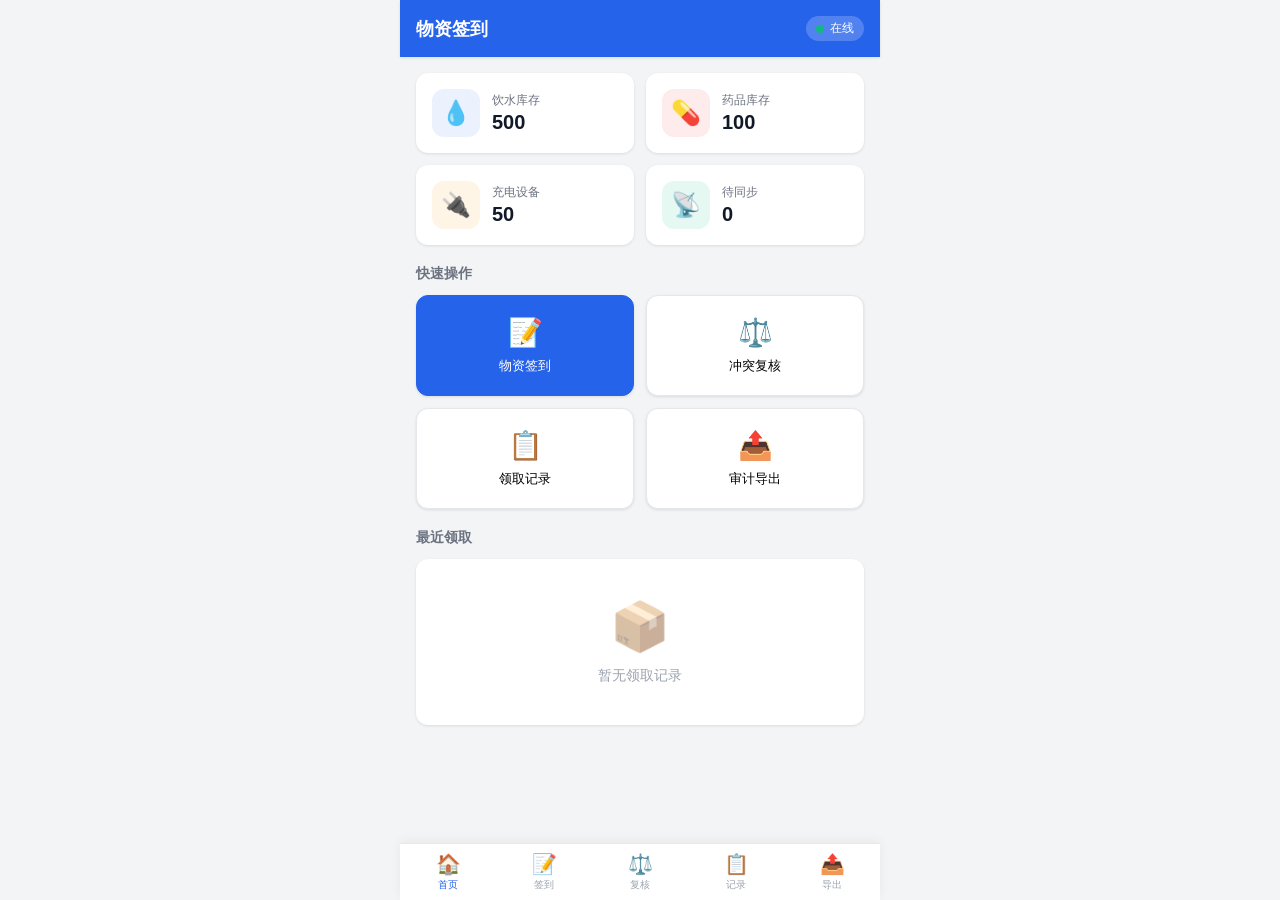
==== index.html @ 8e400d46 ".2750292657181219:f3e15565673b1783331c95aec28a5d16_6a32c61f23c932c480f1db05.6a32c6a823c932c480f1db52" ====
<!DOCTYPE html>
<html lang="zh-CN">
<head>
    <meta charset="UTF-8">
    <meta name="viewport" content="width=device-width, initial-scale=1.0, maximum-scale=1.0, user-scalable=no">
    <meta name="theme-color" content="#2563eb">
    <title>社区避难所物资签到系统</title>
    <link rel="stylesheet" href="css/style.css">
</head>
<body>
    <div id="app">
        <header class="app-header">
            <div class="header-content">
                <h1 id="page-title">物资签到</h1>
                <div class="network-status" id="network-status">
                    <span class="status-dot"></span>
                    <span class="status-text" id="network-text">在线</span>
                </div>
            </div>
        </header>

        <main class="app-main">
            <section id="view-dashboard" class="view active">
                <div class="stats-grid">
                    <div class="stat-card">
                        <div class="stat-icon water">💧</div>
                        <div class="stat-info">
                            <div class="stat-label">饮水库存</div>
                            <div class="stat-value" id="stat-water">0</div>
                        </div>
                    </div>
                    <div class="stat-card">
                        <div class="stat-icon medicine">💊</div>
                        <div class="stat-info">
                            <div class="stat-label">药品库存</div>
                            <div class="stat-value" id="stat-medicine">0</div>
                        </div>
                    </div>
                    <div class="stat-card">
                        <div class="stat-icon power">🔌</div>
                        <div class="stat-info">
                            <div class="stat-label">充电设备</div>
                            <div class="stat-value" id="stat-power">0</div>
                        </div>
                    </div>
                    <div class="stat-card">
                        <div class="stat-icon sync">📡</div>
                        <div class="stat-info">
                            <div class="stat-label">待同步</div>
                            <div class="stat-value" id="stat-sync">0</div>
                        </div>
                    </div>
                </div>

                <div class="alert-section" id="alert-section" style="display: none;">
                    <div class="alert-card warning">
                        <div class="alert-icon">⚠️</div>
                        <div class="alert-content">
                            <div class="alert-title">有待处理冲突</div>
                            <div class="alert-desc" id="conflict-count-desc">0 条记录需要复核</div>
                        </div>
                        <button class="alert-btn" onclick="navigateTo('conflicts')">去处理</button>
                    </div>
                </div>

                <div class="section-title">快速操作</div>
                <div class="action-grid">
                    <button class="action-btn primary" onclick="navigateTo('distribute')">
                        <span class="action-icon">📝</span>
                        <span>物资签到</span>
                    </button>
                    <button class="action-btn" onclick="navigateTo('conflicts')">
                        <span class="action-icon">⚖️</span>
                        <span>冲突复核</span>
                    </button>
                    <button class="action-btn" onclick="navigateTo('history')">
                        <span class="action-icon">📋</span>
                        <span>领取记录</span>
                    </button>
                    <button class="action-btn" onclick="navigateTo('export')">
                        <span class="action-icon">📤</span>
                        <span>审计导出</span>
                    </button>
                </div>

                <div class="section-title">最近领取</div>
                <div class="recent-list" id="recent-list">
                    <div class="empty-state">
                        <div class="empty-icon">📦</div>
                        <div class="empty-text">暂无领取记录</div>
                    </div>
                </div>
            </section>

            <section id="view-distribute" class="view">
                <div class="form-container">
                    <div class="form-group">
                        <label class="form-label">选择居民</label>
                        <div class="resident-selector" id="resident-selector">
                            <input type="text" class="form-input" id="resident-search" placeholder="搜索居民姓名或身份证号...">
                            <div class="resident-list" id="resident-list"></div>
                        </div>
                    </div>

                    <div class="selected-resident" id="selected-resident" style="display: none;">
                        <div class="resident-info">
                            <div class="resident-avatar" id="resident-avatar">张</div>
                            <div class="resident-detail">
                                <div class="resident-name" id="resident-name">张三</div>
                                <div class="resident-id" id="resident-id">110101********1234</div>
                            </div>
                        </div>
                        <button class="resident-change" onclick="clearResident()">更换</button>
                    </div>

                    <div class="form-group">
                        <label class="form-label">选择物资</label>
                        <div class="supply-list" id="supply-list"></div>
                    </div>

                    <div class="form-group" id="quantity-group" style="display: none;">
                        <label class="form-label">领取数量</label>
                        <div class="quantity-control">
                            <button class="qty-btn" onclick="changeQuantity(-1)">-</button>
                            <input type="number" class="qty-input" id="quantity-input" value="1" min="1">
                            <button class="qty-btn" onclick="changeQuantity(1)">+</button>
                            <span class="stock-info">库存: <span id="current-stock">0</span></span>
                        </div>
                    </div>

                    <div class="form-group">
                        <label class="form-label">备注</label>
                        <textarea class="form-textarea" id="distribution-notes" placeholder="可选：特殊情况说明"></textarea>
                    </div>

                    <button class="submit-btn" id="submit-btn" onclick="submitDistribution()" disabled>
                        确认领取
                    </button>

                    <div class="error-message" id="distribute-error" style="display: none;"></div>
                </div>
            </section>

            <section id="view-conflicts" class="view">
                <div class="conflict-stats">
                    <div class="conflict-stat">
                        <div class="conflict-stat-value" id="pending-conflicts">0</div>
                        <div class="conflict-stat-label">待处理</div>
                    </div>
                    <div class="conflict-stat">
                        <div class="conflict-stat-value" id="resolved-conflicts">0</div>
                        <div class="conflict-stat-label">已解决</div>
                    </div>
                    <div class="conflict-stat">
                        <div class="conflict-stat-value" id="rejected-conflicts">0</div>
                        <div class="conflict-stat-label">已驳回</div>
                    </div>
                </div>

                <div class="section-title">待处理冲突</div>
                <div class="conflict-list" id="conflict-list">
                    <div class="empty-state">
                        <div class="empty-icon">✅</div>
                        <div class="empty-text">暂无待处理冲突</div>
                    </div>
                </div>
            </section>

            <section id="view-history" class="view">
                <div class="filter-bar">
                    <select class="filter-select" id="filter-status" onchange="filterHistory()">
                        <option value="all">全部状态</option>
                        <option value="synced">已同步</option>
                        <option value="pending">待同步</option>
                        <option value="conflicted">冲突</option>
                    </select>
                    <select class="filter-select" id="filter-supply" onchange="filterHistory()">
                        <option value="all">全部物资</option>
                    </select>
                </div>
                <div class="history-list" id="history-list"></div>
            </section>

            <section id="view-export" class="view">
                <div class="export-container">
                    <div class="section-title">导出审计记录</div>
                    
                    <div class="form-group">
                        <label class="form-label">时间范围</label>
                        <div class="date-range">
                            <input type="date" class="form-input" id="export-start-date">
                            <span class="date-sep">至</span>
                            <input type="date" class="form-input" id="export-end-date">
                        </div>
                    </div>

                    <div class="form-group">
                        <label class="form-label">导出格式</label>
                        <div class="format-options">
                            <label class="format-option">
                                <input type="radio" name="export-format" value="csv" checked>
                                <span>CSV 表格</span>
                            </label>
                            <label class="format-option">
                                <input type="radio" name="export-format" value="json">
                                <span>JSON 数据</span>
                            </label>
                        </div>
                    </div>

                    <div class="export-stats">
                        <div class="export-stat">
                            <div class="export-stat-value" id="export-total">0</div>
                            <div class="export-stat-label">记录总数</div>
                        </div>
                        <div class="export-stat">
                            <div class="export-stat-value" id="export-synced">0</div>
                            <div class="export-stat-label">已同步</div>
                        </div>
                        <div class="export-stat">
                            <div class="export-stat-value" id="export-conflicted">0</div>
                            <div class="export-stat-label">冲突</div>
                        </div>
                    </div>

                    <button class="submit-btn" onclick="exportData()">导出数据</button>
                </div>
            </section>
        </main>

        <nav class="bottom-nav">
            <button class="nav-item active" data-view="dashboard" onclick="navigateTo('dashboard')">
                <span class="nav-icon">🏠</span>
                <span class="nav-label">首页</span>
            </button>
            <button class="nav-item" data-view="distribute" onclick="navigateTo('distribute')">
                <span class="nav-icon">📝</span>
                <span class="nav-label">签到</span>
            </button>
            <button class="nav-item" data-view="conflicts" onclick="navigateTo('conflicts')">
                <span class="nav-icon">⚖️</span>
                <span class="nav-label">复核</span>
                <span class="nav-badge" id="conflict-badge" style="display: none;">0</span>
            </button>
            <button class="nav-item" data-view="history" onclick="navigateTo('history')">
                <span class="nav-icon">📋</span>
                <span class="nav-label">记录</span>
            </button>
            <button class="nav-item" data-view="export" onclick="navigateTo('export')">
                <span class="nav-icon">📤</span>
                <span class="nav-label">导出</span>
            </button>
        </nav>
    </div>

    <div class="modal" id="conflict-modal" style="display: none;">
        <div class="modal-overlay" onclick="closeConflictModal()"></div>
        <div class="modal-content">
            <div class="modal-header">
                <h3>冲突复核</h3>
                <button class="modal-close" onclick="closeConflictModal()">✕</button>
            </div>
            <div class="modal-body" id="conflict-modal-body"></div>
            <div class="modal-footer">
                <button class="modal-btn reject" onclick="resolveConflict('reject')">驳回本地</button>
                <button class="modal-btn approve" onclick="resolveConflict('approve')">批准本地</button>
            </div>
        </div>
    </div>

    <div class="toast" id="toast" style="display: none;"></div>

    <script src="js/db.js"></script>
    <script src="js/sync.js"></script>
    <script src="js/export.js"></script>
    <script src="js/ui.js"></script>
    <script src="js/app.js"></script>
</body>
</html>
---- css/style.css ----
* {
    margin: 0;
    padding: 0;
    box-sizing: border-box;
    -webkit-tap-highlight-color: transparent;
}

:root {
    --primary: #2563eb;
    --primary-dark: #1d4ed8;
    --primary-light: #3b82f6;
    --success: #10b981;
    --warning: #f59e0b;
    --danger: #ef4444;
    --info: #06b6d4;
    --bg: #f3f4f6;
    --surface: #ffffff;
    --text-primary: #111827;
    --text-secondary: #6b7280;
    --text-muted: #9ca3af;
    --border: #e5e7eb;
    --shadow: 0 1px 3px rgba(0, 0, 0, 0.1);
    --shadow-lg: 0 10px 15px -3px rgba(0, 0, 0, 0.1);
}

html, body {
    height: 100%;
    font-family: -apple-system, BlinkMacSystemFont, 'Segoe UI', 'PingFang SC', 'Hiragino Sans GB', 'Microsoft YaHei', sans-serif;
    font-size: 14px;
    background: var(--bg);
    color: var(--text-primary);
    overflow-x: hidden;
}

#app {
    display: flex;
    flex-direction: column;
    height: 100vh;
    max-width: 480px;
    margin: 0 auto;
    background: var(--bg);
    position: relative;
}

.app-header {
    background: var(--primary);
    color: white;
    padding: 16px;
    padding-top: calc(env(safe-area-inset-top) + 16px);
    position: sticky;
    top: 0;
    z-index: 100;
    box-shadow: var(--shadow);
}

.header-content {
    display: flex;
    justify-content: space-between;
    align-items: center;
}

.header-content h1 {
    font-size: 18px;
    font-weight: 600;
}

.network-status {
    display: flex;
    align-items: center;
    gap: 6px;
    font-size: 12px;
    background: rgba(255, 255, 255, 0.2);
    padding: 4px 10px;
    border-radius: 20px;
}

.status-dot {
    width: 8px;
    height: 8px;
    border-radius: 50%;
    background: var(--success);
    animation: pulse 2s infinite;
}

.network-status.offline .status-dot {
    background: var(--danger);
}

@keyframes pulse {
    0%, 100% { opacity: 1; }
    50% { opacity: 0.5; }
}

.app-main {
    flex: 1;
    overflow-y: auto;
    padding: 16px;
    padding-bottom: 80px;
}

.view {
    display: none;
    animation: fadeIn 0.2s ease;
}

.view.active {
    display: block;
}

@keyframes fadeIn {
    from { opacity: 0; transform: translateY(10px); }
    to { opacity: 1; transform: translateY(0); }
}

.stats-grid {
    display: grid;
    grid-template-columns: 1fr 1fr;
    gap: 12px;
    margin-bottom: 16px;
}

.stat-card {
    background: var(--surface);
    border-radius: 12px;
    padding: 16px;
    display: flex;
    align-items: center;
    gap: 12px;
    box-shadow: var(--shadow);
}

.stat-icon {
    width: 48px;
    height: 48px;
    border-radius: 12px;
    display: flex;
    align-items: center;
    justify-content: center;
    font-size: 24px;
}

.stat-icon.water { background: rgba(59, 130, 246, 0.1); }
.stat-icon.medicine { background: rgba(239, 68, 68, 0.1); }
.stat-icon.power { background: rgba(245, 158, 11, 0.1); }
.stat-icon.sync { background: rgba(16, 185, 129, 0.1); }

.stat-label {
    font-size: 12px;
    color: var(--text-secondary);
    margin-bottom: 2px;
}

.stat-value {
    font-size: 20px;
    font-weight: 700;
    color: var(--text-primary);
}

.alert-section {
    margin-bottom: 16px;
}

.alert-card {
    background: var(--surface);
    border-radius: 12px;
    padding: 16px;
    display: flex;
    align-items: center;
    gap: 12px;
    box-shadow: var(--shadow);
    border-left: 4px solid var(--warning);
}

.alert-icon {
    font-size: 24px;
}

.alert-content {
    flex: 1;
}

.alert-title {
    font-weight: 600;
    color: var(--text-primary);
}

.alert-desc {
    font-size: 12px;
    color: var(--text-secondary);
    margin-top: 2px;
}

.alert-btn {
    background: var(--warning);
    color: white;
    border: none;
    padding: 8px 16px;
    border-radius: 8px;
    font-size: 12px;
    font-weight: 500;
    cursor: pointer;
}

.section-title {
    font-size: 14px;
    font-weight: 600;
    color: var(--text-secondary);
    margin: 20px 0 12px;
}

.section-title:first-child {
    margin-top: 0;
}

.action-grid {
    display: grid;
    grid-template-columns: 1fr 1fr;
    gap: 12px;
    margin-bottom: 8px;
}

.action-btn {
    background: var(--surface);
    border: 1px solid var(--border);
    border-radius: 12px;
    padding: 20px 16px;
    display: flex;
    flex-direction: column;
    align-items: center;
    gap: 8px;
    cursor: pointer;
    transition: all 0.2s;
    box-shadow: var(--shadow);
}

.action-btn:active {
    transform: scale(0.98);
    background: var(--bg);
}

.action-btn.primary {
    background: var(--primary);
    border-color: var(--primary);
    color: white;
}

.action-btn.primary:active {
    background: var(--primary-dark);
}

.action-icon {
    font-size: 28px;
}

.recent-list {
    background: var(--surface);
    border-radius: 12px;
    overflow: hidden;
    box-shadow: var(--shadow);
}

.recent-item {
    padding: 16px;
    display: flex;
    align-items: center;
    gap: 12px;
    border-bottom: 1px solid var(--border);
}

.recent-item:last-child {
    border-bottom: none;
}

.recent-avatar {
    width: 40px;
    height: 40px;
    border-radius: 50%;
    background: var(--primary-light);
    color: white;
    display: flex;
    align-items: center;
    justify-content: center;
    font-weight: 600;
    flex-shrink: 0;
}

.recent-info {
    flex: 1;
    min-width: 0;
}

.recent-name {
    font-weight: 600;
    color: var(--text-primary);
    margin-bottom: 2px;
}

.recent-supply {
    font-size: 12px;
    color: var(--text-secondary);
}

.recent-status {
    flex-shrink: 0;
    text-align: right;
}

.status-badge {
    display: inline-block;
    padding: 4px 8px;
    border-radius: 4px;
    font-size: 11px;
    font-weight: 500;
}

.status-badge.synced { background: rgba(16, 185, 129, 0.1); color: var(--success); }
.status-badge.pending { background: rgba(245, 158, 11, 0.1); color: var(--warning); }
.status-badge.conflicted { background: rgba(239, 68, 68, 0.1); color: var(--danger); }

.recent-time {
    font-size: 11px;
    color: var(--text-muted);
    margin-top: 2px;
}

.empty-state {
    padding: 40px 20px;
    text-align: center;
}

.empty-icon {
    font-size: 48px;
    margin-bottom: 12px;
    opacity: 0.5;
}

.empty-text {
    color: var(--text-muted);
    font-size: 14px;
}

.form-container {
    background: var(--surface);
    border-radius: 12px;
    padding: 20px;
    box-shadow: var(--shadow);
}

.form-group {
    margin-bottom: 20px;
}

.form-label {
    display: block;
    font-size: 14px;
    font-weight: 600;
    color: var(--text-primary);
    margin-bottom: 8px;
}

.form-input {
    width: 100%;
    padding: 12px 16px;
    border: 1px solid var(--border);
    border-radius: 8px;
    font-size: 14px;
    background: var(--bg);
    transition: border-color 0.2s;
}

.form-input:focus {
    outline: none;
    border-color: var(--primary);
    background: var(--surface);
}

.form-textarea {
    width: 100%;
    padding: 12px 16px;
    border: 1px solid var(--border);
    border-radius: 8px;
    font-size: 14px;
    background: var(--bg);
    min-height: 80px;
    resize: none;
    font-family: inherit;
}

.form-textarea:focus {
    outline: none;
    border-color: var(--primary);
    background: var(--surface);
}

.resident-list {
    max-height: 240px;
    overflow-y: auto;
    margin-top: 8px;
    border: 1px solid var(--border);
    border-radius: 8px;
    display: none;
}

.resident-list.active {
    display: block;
}

.resident-item {
    padding: 12px 16px;
    cursor: pointer;
    border-bottom: 1px solid var(--border);
    display: flex;
    align-items: center;
    gap: 12px;
    transition: background 0.2s;
}

.resident-item:hover, .resident-item:active {
    background: var(--bg);
}

.resident-item:last-child {
    border-bottom: none;
}

.resident-item-avatar {
    width: 36px;
    height: 36px;
    border-radius: 50%;
    background: var(--primary-light);
    color: white;
    display: flex;
    align-items: center;
    justify-content: center;
    font-weight: 600;
    font-size: 14px;
    flex-shrink: 0;
}

.resident-item-name {
    font-weight: 600;
    color: var(--text-primary);
}

.resident-item-id {
    font-size: 12px;
    color: var(--text-secondary);
}

.selected-resident {
    background: var(--bg);
    border-radius: 8px;
    padding: 16px;
    display: flex;
    align-items: center;
    justify-content: space-between;
    margin-bottom: 20px;
}

.resident-info {
    display: flex;
    align-items: center;
    gap: 12px;
}

.resident-avatar {
    width: 44px;
    height: 44px;
    border-radius: 50%;
    background: var(--primary);
    color: white;
    display: flex;
    align-items: center;
    justify-content: center;
    font-weight: 600;
    font-size: 18px;
}

.resident-name {
    font-weight: 600;
    font-size: 16px;
    color: var(--text-primary);
}

.resident-id {
    font-size: 12px;
    color: var(--text-secondary);
    margin-top: 2px;
}

.resident-change {
    background: none;
    border: 1px solid var(--border);
    color: var(--text-secondary);
    padding: 6px 12px;
    border-radius: 6px;
    font-size: 12px;
    cursor: pointer;
}

.supply-list {
    display: flex;
    flex-direction: column;
    gap: 10px;
}

.supply-item {
    background: var(--bg);
    border: 2px solid transparent;
    border-radius: 10px;
    padding: 16px;
    cursor: pointer;
    display: flex;
    align-items: center;
    gap: 12px;
    transition: all 0.2s;
}

.supply-item:active {
    transform: scale(0.98);
}

.supply-item.selected {
    background: rgba(37, 99, 235, 0.05);
    border-color: var(--primary);
}

.supply-item.disabled {
    opacity: 0.5;
    cursor: not-allowed;
}

.supply-icon {
    width: 40px;
    height: 40px;
    border-radius: 10px;
    display: flex;
    align-items: center;
    justify-content: center;
    font-size: 20px;
    flex-shrink: 0;
}

.supply-icon.water { background: rgba(59, 130, 246, 0.1); }
.supply-icon.medicine { background: rgba(239, 68, 68, 0.1); }
.supply-icon.power { background: rgba(245, 158, 11, 0.1); }
.supply-icon.food { background: rgba(16, 185, 129, 0.1); }

.supply-info {
    flex: 1;
}

.supply-name {
    font-weight: 600;
    color: var(--text-primary);
    margin-bottom: 2px;
}

.supply-stock {
    font-size: 12px;
    color: var(--text-secondary);
}

.supply-check {
    width: 24px;
    height: 24px;
    border-radius: 50%;
    border: 2px solid var(--border);
    display: flex;
    align-items: center;
    justify-content: center;
    color: transparent;
    flex-shrink: 0;
}

.supply-item.selected .supply-check {
    background: var(--primary);
    border-color: var(--primary);
    color: white;
}

.quantity-control {
    display: flex;
    align-items: center;
    gap: 12px;
    background: var(--bg);
    padding: 12px;
    border-radius: 8px;
}

.qty-btn {
    width: 40px;
    height: 40px;
    border: 1px solid var(--border);
    background: var(--surface);
    border-radius: 8px;
    font-size: 20px;
    cursor: pointer;
    display: flex;
    align-items: center;
    justify-content: center;
}

.qty-btn:active {
    background: var(--bg);
}

.qty-btn:disabled {
    opacity: 0.5;
    cursor: not-allowed;
}

.qty-input {
    width: 80px;
    text-align: center;
    padding: 8px;
    border: 1px solid var(--border);
    border-radius: 8px;
    font-size: 16px;
    font-weight: 600;
    background: var(--surface);
}

.stock-info {
    flex: 1;
    text-align: right;
    color: var(--text-secondary);
    font-size: 12px;
}

.submit-btn {
    width: 100%;
    padding: 16px;
    background: var(--primary);
    color: white;
    border: none;
    border-radius: 10px;
    font-size: 16px;
    font-weight: 600;
    cursor: pointer;
    transition: all 0.2s;
    margin-top: 10px;
}

.submit-btn:active:not(:disabled) {
    background: var(--primary-dark);
    transform: scale(0.98);
}

.submit-btn:disabled {
    background: var(--text-muted);
    cursor: not-allowed;
}

.error-message {
    margin-top: 12px;
    padding: 12px;
    background: rgba(239, 68, 68, 0.1);
    color: var(--danger);
    border-radius: 8px;
    font-size: 13px;
}

.conflict-stats {
    display: grid;
    grid-template-columns: 1fr 1fr 1fr;
    gap: 12px;
    margin-bottom: 16px;
}

.conflict-stat {
    background: var(--surface);
    border-radius: 12px;
    padding: 20px 12px;
    text-align: center;
    box-shadow: var(--shadow);
}

.conflict-stat-value {
    font-size: 28px;
    font-weight: 700;
    color: var(--text-primary);
    margin-bottom: 4px;
}

.conflict-stat-label {
    font-size: 12px;
    color: var(--text-secondary);
}

.conflict-list {
    background: var(--surface);
    border-radius: 12px;
    overflow: hidden;
    box-shadow: var(--shadow);
}

.conflict-item {
    padding: 16px;
    border-bottom: 1px solid var(--border);
    cursor: pointer;
    transition: background 0.2s;
}

.conflict-item:last-child {
    border-bottom: none;
}

.conflict-item:active {
    background: var(--bg);
}

.conflict-header {
    display: flex;
    justify-content: space-between;
    align-items: flex-start;
    margin-bottom: 8px;
}

.conflict-title {
    font-weight: 600;
    color: var(--text-primary);
}

.conflict-type {
    background: rgba(239, 68, 68, 0.1);
    color: var(--danger);
    padding: 2px 8px;
    border-radius: 4px;
    font-size: 11px;
    font-weight: 500;
}

.conflict-desc {
    font-size: 13px;
    color: var(--text-secondary);
    margin-bottom: 8px;
}

.conflict-meta {
    display: flex;
    justify-content: space-between;
    font-size: 11px;
    color: var(--text-muted);
}

.filter-bar {
    display: flex;
    gap: 12px;
    margin-bottom: 16px;
}

.filter-select {
    flex: 1;
    padding: 10px 12px;
    border: 1px solid var(--border);
    border-radius: 8px;
    background: var(--surface);
    font-size: 13px;
    color: var(--text-primary);
}

.history-list {
    display: flex;
    flex-direction: column;
    gap: 10px;
}

.history-item {
    background: var(--surface);
    border-radius: 10px;
    padding: 14px;
    box-shadow: var(--shadow);
}

.history-header {
    display: flex;
    justify-content: space-between;
    align-items: center;
    margin-bottom: 8px;
}

.history-name {
    font-weight: 600;
    color: var(--text-primary);
}

.history-supply {
    font-size: 13px;
    color: var(--text-secondary);
    margin-bottom: 4px;
}

.history-quantity {
    font-size: 13px;
    color: var(--text-secondary);
}

.history-footer {
    display: flex;
    justify-content: space-between;
    align-items: center;
    margin-top: 8px;
    padding-top: 8px;
    border-top: 1px solid var(--border);
}

.history-time {
    font-size: 11px;
    color: var(--text-muted);
}

.export-container {
    background: var(--surface);
    border-radius: 12px;
    padding: 20px;
    box-shadow: var(--shadow);
}

.date-range {
    display: flex;
    align-items: center;
    gap: 8px;
}

.date-range .form-input {
    flex: 1;
}

.date-sep {
    color: var(--text-secondary);
}

.format-options {
    display: flex;
    gap: 16px;
}

.format-option {
    flex: 1;
    display: flex;
    align-items: center;
    gap: 8px;
    padding: 12px;
    border: 1px solid var(--border);
    border-radius: 8px;
    cursor: pointer;
    background: var(--bg);
}

.format-option input {
    width: 16px;
    height: 16px;
    accent-color: var(--primary);
}

.export-stats {
    display: grid;
    grid-template-columns: 1fr 1fr 1fr;
    gap: 12px;
    margin: 20px 0;
}

.export-stat {
    background: var(--bg);
    border-radius: 8px;
    padding: 16px 8px;
    text-align: center;
}

.export-stat-value {
    font-size: 24px;
    font-weight: 700;
    color: var(--text-primary);
    margin-bottom: 4px;
}

.export-stat-label {
    font-size: 11px;
    color: var(--text-secondary);
}

.bottom-nav {
    position: fixed;
    bottom: 0;
    left: 50%;
    transform: translateX(-50%);
    width: 100%;
    max-width: 480px;
    background: var(--surface);
    display: flex;
    border-top: 1px solid var(--border);
    padding-bottom: env(safe-area-inset-bottom);
    box-shadow: 0 -2px 10px rgba(0, 0, 0, 0.05);
    z-index: 100;
}

.nav-item {
    flex: 1;
    padding: 8px 4px;
    background: none;
    border: none;
    display: flex;
    flex-direction: column;
    align-items: center;
    gap: 2px;
    cursor: pointer;
    color: var(--text-muted);
    position: relative;
    transition: color 0.2s;
}

.nav-item.active {
    color: var(--primary);
}

.nav-icon {
    font-size: 20px;
}

.nav-label {
    font-size: 10px;
}

.nav-badge {
    position: absolute;
    top: 2px;
    right: calc(50% - 20px);
    background: var(--danger);
    color: white;
    font-size: 10px;
    min-width: 16px;
    height: 16px;
    border-radius: 8px;
    display: flex;
    align-items: center;
    justify-content: center;
    padding: 0 4px;
    font-weight: 600;
}

.modal {
    position: fixed;
    top: 0;
    left: 0;
    right: 0;
    bottom: 0;
    z-index: 1000;
    display: flex;
    align-items: center;
    justify-content: center;
    padding: 20px;
}

.modal-overlay {
    position: absolute;
    top: 0;
    left: 0;
    right: 0;
    bottom: 0;
    background: rgba(0, 0, 0, 0.5);
}

.modal-content {
    position: relative;
    background: var(--surface);
    border-radius: 16px;
    width: 100%;
    max-width: 440px;
    max-height: 80vh;
    overflow: hidden;
    display: flex;
    flex-direction: column;
    animation: slideUp 0.2s ease;
}

@keyframes slideUp {
    from { transform: translateY(20px); opacity: 0; }
    to { transform: translateY(0); opacity: 1; }
}

.modal-header {
    padding: 16px 20px;
    border-bottom: 1px solid var(--border);
    display: flex;
    justify-content: space-between;
    align-items: center;
}

.modal-header h3 {
    font-size: 16px;
    font-weight: 600;
}

.modal-close {
    background: none;
    border: none;
    font-size: 20px;
    color: var(--text-secondary);
    cursor: pointer;
    padding: 4px;
}

.modal-body {
    flex: 1;
    overflow-y: auto;
    padding: 20px;
}

.modal-footer {
    padding: 12px 20px;
    border-top: 1px solid var(--border);
    display: flex;
    gap: 12px;
}

.modal-btn {
    flex: 1;
    padding: 12px;
    border: none;
    border-radius: 8px;
    font-size: 14px;
    font-weight: 600;
    cursor: pointer;
    transition: all 0.2s;
}

.modal-btn:active {
    transform: scale(0.98);
}

.modal-btn.reject {
    background: rgba(239, 68, 68, 0.1);
    color: var(--danger);
}

.modal-btn.approve {
    background: var(--primary);
    color: white;
}

.conflict-detail-section {
    margin-bottom: 20px;
}

.conflict-detail-title {
    font-size: 13px;
    font-weight: 600;
    color: var(--text-secondary);
    margin-bottom: 8px;
}

.conflict-data-compare {
    display: grid;
    grid-template-columns: 1fr 1fr;
    gap: 12px;
}

.data-card {
    background: var(--bg);
    border-radius: 8px;
    padding: 12px;
}

.data-card.local {
    border: 2px solid var(--primary);
}

.data-card.server {
    border: 2px solid var(--border);
}

.data-card-title {
    font-size: 11px;
    font-weight: 600;
    color: var(--text-secondary);
    margin-bottom: 6px;
    text-transform: uppercase;
}

.data-card-content {
    font-size: 13px;
    color: var(--text-primary);
}

.data-row {
    display: flex;
    justify-content: space-between;
    padding: 4px 0;
    border-bottom: 1px solid rgba(0, 0, 0, 0.05);
}

.data-row:last-child {
    border-bottom: none;
}

.data-row-label {
    color: var(--text-secondary);
    font-size: 12px;
}

.data-row-value {
    font-weight: 500;
    font-size: 12px;
}

.toast {
    position: fixed;
    top: 50%;
    left: 50%;
    transform: translate(-50%, -50%);
    background: rgba(0, 0, 0, 0.8);
    color: white;
    padding: 12px 24px;
    border-radius: 8px;
    font-size: 14px;
    z-index: 2000;
    animation: toastIn 0.2s ease;
}

@keyframes toastIn {
    from { opacity: 0; transform: translate(-50%, -40%); }
    to { opacity: 1; transform: translate(-50%, -50%); }
}

.sync-indicator {
    display: inline-flex;
    align-items: center;
    gap: 4px;
    font-size: 11px;
    padding: 2px 6px;
    border-radius: 4px;
}

.sync-indicator.syncing {
    background: rgba(59, 130, 246, 0.1);
    color: var(--primary);
}

.sync-indicator.success {
    background: rgba(16, 185, 129, 0.1);
    color: var(--success);
}

.sync-indicator.error {
    background: rgba(239, 68, 68, 0.1);
    color: var(--danger);
}

.spinner {
    width: 12px;
    height: 12px;
    border: 2px solid currentColor;
    border-top-color: transparent;
    border-radius: 50%;
    animation: spin 0.8s linear infinite;
}

@keyframes spin {
    to { transform: rotate(360deg); }
}

@media (max-width: 360px) {
    .stats-grid {
        grid-template-columns: 1fr 1fr;
    }
    
    .action-grid {
        grid-template-columns: 1fr 1fr;
    }
}
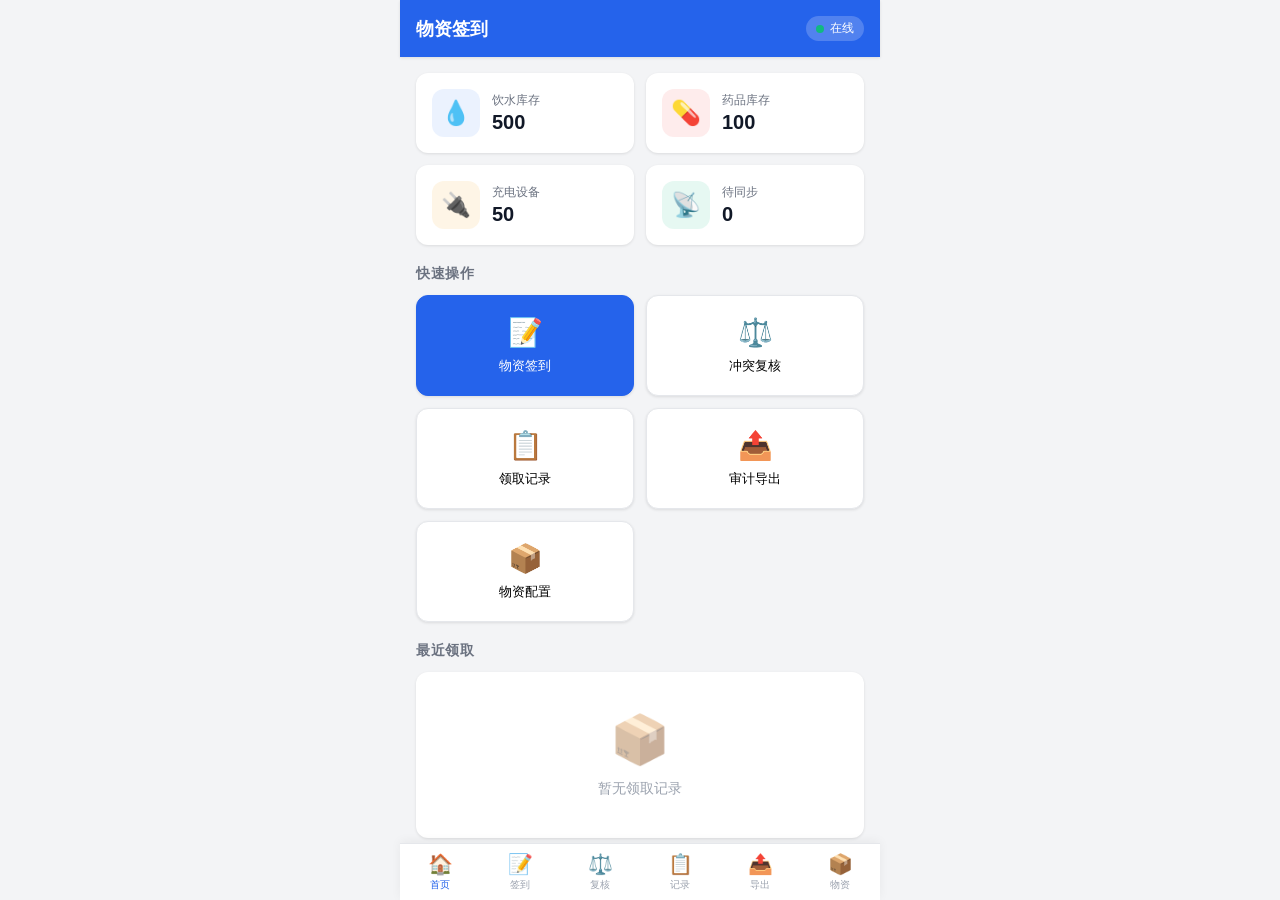
==== commit 3cda6e81: ".2750292657181219:b13c2d3f1f37037888318e8189537ee4_6a32c61f23c932c480f1db05.6a32d06423c932c480f1ded1" ====
--- a/index.html
+++ b/index.html
@@ -81,6 +81,10 @@
                         <span class="action-icon">📤</span>
                         <span>审计导出</span>
                     </button>
+                    <button class="action-btn" onclick="navigateTo('supplies')">
+                        <span class="action-icon">📦</span>
+                        <span>物资配置</span>
+                    </button>
                 </div>
 
                 <div class="section-title">最近领取</div>
@@ -226,6 +230,16 @@
                     <button class="submit-btn" onclick="exportData()">导出数据</button>
                 </div>
             </section>
+
+            <section id="view-supplies" class="view">
+                <div class="form-container">
+                    <div class="section-title">
+                        物资列表
+                        <button class="btn-primary-small" onclick="openSupplyModal()">+ 新增物资</button>
+                    </div>
+                    <div class="supply-config-list" id="supply-config-list"></div>
+                </div>
+            </section>
         </main>
 
         <nav class="bottom-nav">
@@ -249,6 +263,10 @@
             <button class="nav-item" data-view="export" onclick="navigateTo('export')">
                 <span class="nav-icon">📤</span>
                 <span class="nav-label">导出</span>
+            </button>
+            <button class="nav-item" data-view="supplies" onclick="navigateTo('supplies')">
+                <span class="nav-icon">📦</span>
+                <span class="nav-label">物资</span>
             </button>
         </nav>
     </div>
@@ -264,6 +282,57 @@
             <div class="modal-footer">
                 <button class="modal-btn reject" onclick="resolveConflict('reject')">驳回本地</button>
                 <button class="modal-btn approve" onclick="resolveConflict('approve')">批准本地</button>
+            </div>
+        </div>
+    </div>
+
+    <div class="modal" id="supply-modal" style="display: none;">
+        <div class="modal-overlay" onclick="closeSupplyModal()"></div>
+        <div class="modal-content">
+            <div class="modal-header">
+                <h3 id="supply-modal-title">新增物资</h3>
+                <button class="modal-close" onclick="closeSupplyModal()">✕</button>
+            </div>
+            <div class="modal-body">
+                <div class="form-group">
+                    <label class="form-label">物资名称</label>
+                    <input type="text" class="form-input" id="supply-name" placeholder="请输入物资名称">
+                </div>
+                <div class="form-group">
+                    <label class="form-label">物资图标</label>
+                    <input type="text" class="form-input" id="supply-icon" placeholder="请输入emoji图标，如：💊">
+                </div>
+                <div class="form-group">
+                    <label class="form-label">总库存</label>
+                    <input type="number" class="form-input" id="supply-total-stock" placeholder="请输入总库存数量" min="0">
+                </div>
+                <div class="form-group">
+                    <label class="form-label">当前库存</label>
+                    <input type="number" class="form-input" id="supply-current-stock" placeholder="请输入当前库存数量" min="0">
+                </div>
+                <div class="form-group">
+                    <label class="form-label">单位</label>
+                    <input type="text" class="form-input" id="supply-unit" placeholder="如：瓶、包、个">
+                </div>
+                <div class="form-group">
+                    <label class="form-label">每日限领</label>
+                    <input type="number" class="form-input" id="supply-daily-limit" placeholder="每人每日最多领取数量" min="1">
+                </div>
+                <div class="form-group">
+                    <label class="form-label">物资分类</label>
+                    <select class="form-input" id="supply-category">
+                        <option value="water">饮水</option>
+                        <option value="medicine">药品</option>
+                        <option value="power">充电设备</option>
+                        <option value="food">食品</option>
+                        <option value="other">其他</option>
+                    </select>
+                </div>
+                <div class="error-message" id="supply-error" style="display: none;"></div>
+            </div>
+            <div class="modal-footer">
+                <button class="modal-btn reject" onclick="closeSupplyModal()">取消</button>
+                <button class="modal-btn approve" onclick="saveSupply()">保存</button>
             </div>
         </div>
     </div>
--- a/css/style.css
+++ b/css/style.css
@@ -1147,17 +1147,141 @@
     color: var(--danger);
 }
 
-.spinner {
-    width: 12px;
-    height: 12px;
-    border: 2px solid currentColor;
-    border-top-color: transparent;
-    border-radius: 50%;
-    animation: spin 0.8s linear infinite;
-}
-
-@keyframes spin {
-    to { transform: rotate(360deg); }
+.section-title {
+    display: flex;
+    justify-content: space-between;
+    align-items: center;
+    font-size: 14px;
+    font-weight: 600;
+    color: var(--text-secondary);
+    margin: 20px 0 12px;
+    text-transform: uppercase;
+    letter-spacing: 0.5px;
+}
+
+.btn-primary-small {
+    background: var(--primary);
+    color: white;
+    border: none;
+    padding: 6px 12px;
+    border-radius: 6px;
+    font-size: 12px;
+    font-weight: 500;
+    cursor: pointer;
+    transition: background 0.2s;
+}
+
+.btn-primary-small:hover {
+    background: var(--primary-dark);
+}
+
+.supply-config-list {
+    display: flex;
+    flex-direction: column;
+    gap: 12px;
+}
+
+.supply-config-item {
+    background: var(--surface);
+    border-radius: 8px;
+    padding: 12px;
+    border: 1px solid var(--border);
+}
+
+.supply-config-header {
+    display: flex;
+    align-items: center;
+    gap: 12px;
+    margin-bottom: 8px;
+}
+
+.supply-config-icon {
+    width: 40px;
+    height: 40px;
+    border-radius: 8px;
+    background: var(--bg);
+    display: flex;
+    align-items: center;
+    justify-content: center;
+    font-size: 20px;
+    flex-shrink: 0;
+}
+
+.supply-config-info {
+    flex: 1;
+    min-width: 0;
+}
+
+.supply-config-name {
+    font-weight: 600;
+    color: var(--text-primary);
+    font-size: 14px;
+    margin-bottom: 2px;
+}
+
+.supply-config-meta {
+    font-size: 12px;
+    color: var(--text-secondary);
+}
+
+.supply-config-actions {
+    display: flex;
+    gap: 8px;
+    justify-content: flex-end;
+}
+
+.btn-edit {
+    background: var(--primary-light);
+    color: var(--primary);
+    border: none;
+    padding: 6px 12px;
+    border-radius: 6px;
+    font-size: 12px;
+    font-weight: 500;
+    cursor: pointer;
+    transition: background 0.2s;
+}
+
+.btn-edit:hover {
+    background: var(--primary);
+    color: white;
+}
+
+.btn-delete {
+    background: rgba(239, 68, 68, 0.1);
+    color: var(--danger);
+    border: none;
+    padding: 6px 12px;
+    border-radius: 6px;
+    font-size: 12px;
+    font-weight: 500;
+    cursor: pointer;
+    transition: background 0.2s;
+}
+
+.btn-delete:hover {
+    background: var(--danger);
+    color: white;
+}
+
+.action-grid {
+    display: grid;
+    grid-template-columns: 1fr 1fr;
+    gap: 12px;
+}
+
+@media (max-width: 480px) {
+    .bottom-nav .nav-item {
+        padding: 6px 2px;
+    }
+    
+    .nav-icon {
+        font-size: 18px;
+    }
+    
+    .nav-label {
+        font-size: 9px;
+    }
 }
 
 @media (max-width: 360px) {
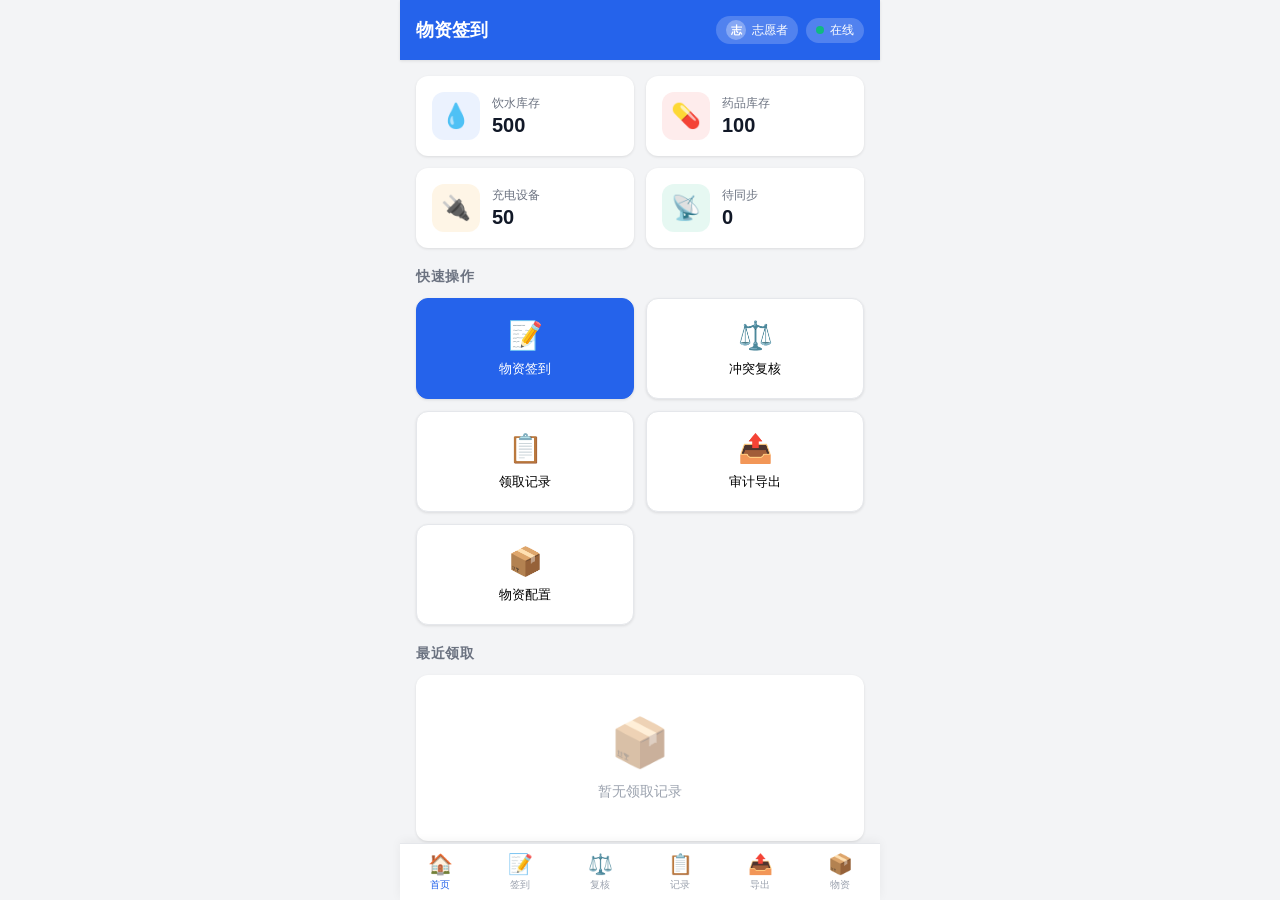
==== commit 9721146d: ".2750292657181219:36edc560f886114f3ebcb83738fe9c25_6a33512923c932c480f1ef87.6a33512f23c932c480f1ef89" ====
--- a/index.html
+++ b/index.html
@@ -12,9 +12,15 @@
         <header class="app-header">
             <div class="header-content">
                 <h1 id="page-title">物资签到</h1>
-                <div class="network-status" id="network-status">
-                    <span class="status-dot"></span>
-                    <span class="status-text" id="network-text">在线</span>
+                <div class="header-right">
+                    <div class="user-status" id="user-status" onclick="openUserSwitchModal()">
+                        <span class="user-avatar" id="user-avatar">志</span>
+                        <span class="user-name" id="user-name">志愿者</span>
+                    </div>
+                    <div class="network-status" id="network-status">
+                        <span class="status-dot"></span>
+                        <span class="status-text" id="network-text">在线</span>
+                    </div>
                 </div>
             </div>
         </header>
@@ -141,6 +147,46 @@
                         确认领取
                     </button>
 
+                    <div class="divider-section">
+                        <div class="divider-line"></div>
+                        <div class="divider-text">离线补录</div>
+                        <div class="divider-line"></div>
+                    </div>
+
+                    <div class="import-section">
+                        <div class="section-title" style="margin-top: 0;">批量导入</div>
+                        <div class="format-options">
+                            <label class="format-option">
+                                <input type="radio" name="import-format" value="csv" checked>
+                                <span>CSV 文件</span>
+                            </label>
+                            <label class="format-option">
+                                <input type="radio" name="import-format" value="json">
+                                <span>JSON 文件</span>
+                            </label>
+                        </div>
+                        <input type="file" id="import-file" class="file-input" accept=".csv,.json" style="display: none;">
+                        <button class="submit-btn secondary" onclick="document.getElementById('import-file').click()">
+                            📁 选择文件导入
+                        </button>
+                        <button class="submit-btn secondary" onclick="downloadImportTemplate()">
+                            📋 下载导入模板
+                        </button>
+                        <div class="import-preview" id="import-preview" style="display: none;">
+                            <div class="section-title">导入预览</div>
+                            <div id="import-preview-content"></div>
+                            <div class="import-actions">
+                                <button class="submit-btn" onclick="confirmImport()" id="confirm-import-btn" disabled>
+                                    确认导入 <span id="import-count-badge">0</span> 条
+                                </button>
+                                <button class="submit-btn secondary" onclick="cancelImport()">
+                                    取消
+                                </button>
+                            </div>
+                        </div>
+                        <div class="import-results" id="import-results" style="display: none;"></div>
+                    </div>
+
                     <div class="error-message" id="distribute-error" style="display: none;"></div>
                 </div>
             </section>
@@ -159,6 +205,12 @@
                         <div class="conflict-stat-value" id="rejected-conflicts">0</div>
                         <div class="conflict-stat-label">已驳回</div>
                     </div>
+                </div>
+
+                <div class="conflict-actions-bar">
+                    <button class="btn-secondary-small" onclick="openUndoModal()" id="undo-btn" disabled>
+                        ↩️ 撤销上次处理
+                    </button>
                 </div>
 
                 <div class="section-title">待处理冲突</div>
@@ -190,6 +242,24 @@
                     <div class="section-title">导出审计记录</div>
                     
                     <div class="form-group">
+                        <label class="form-label">导出内容</label>
+                        <div class="format-options">
+                            <label class="format-option">
+                                <input type="radio" name="export-type" value="distributions" checked onchange="updateExportStats()">
+                                <span>领取记录</span>
+                            </label>
+                            <label class="format-option">
+                                <input type="radio" name="export-type" value="audit" onchange="updateExportStats()">
+                                <span>审计日志</span>
+                            </label>
+                            <label class="format-option">
+                                <input type="radio" name="export-type" value="both" onchange="updateExportStats()">
+                                <span>全部导出</span>
+                            </label>
+                        </div>
+                    </div>
+
+                    <div class="form-group">
                         <label class="form-label">时间范围</label>
                         <div class="date-range">
                             <input type="date" class="form-input" id="export-start-date">
@@ -282,6 +352,26 @@
             <div class="modal-footer">
                 <button class="modal-btn reject" onclick="resolveConflict('reject')">驳回本地</button>
                 <button class="modal-btn approve" onclick="resolveConflict('approve')">批准本地</button>
+            </div>
+        </div>
+    </div>
+
+    <div class="modal" id="undo-modal" style="display: none;">
+        <div class="modal-overlay" onclick="closeUndoModal()"></div>
+        <div class="modal-content">
+            <div class="modal-header">
+                <h3>撤销操作</h3>
+                <button class="modal-close" onclick="closeUndoModal()">✕</button>
+            </div>
+            <div class="modal-body" id="undo-modal-body">
+                <div class="conflict-detail-section">
+                    <div class="conflict-detail-title">最近处理的冲突</div>
+                    <div id="last-resolution-info">暂无最近处理记录</div>
+                </div>
+            </div>
+            <div class="modal-footer">
+                <button class="modal-btn reject" onclick="closeUndoModal()">取消</button>
+                <button class="modal-btn approve" onclick="executeUndo()" id="undo-action-btn" disabled>撤销本次操作</button>
             </div>
         </div>
     </div>
@@ -337,6 +427,57 @@
         </div>
     </div>
 
+    <div class="modal" id="user-switch-modal" style="display: none;">
+        <div class="modal-overlay" onclick="closeUserSwitchModal()"></div>
+        <div class="modal-content">
+            <div class="modal-header">
+                <h3>身份切换</h3>
+                <button class="modal-close" onclick="closeUserSwitchModal()">✕</button>
+            </div>
+            <div class="modal-body">
+                <div class="conflict-detail-section">
+                    <div class="conflict-detail-title">当前身份</div>
+                    <div id="current-user-info" style="padding: 12px; background: var(--bg); border-radius: 8px;">
+                        <div style="font-weight: 600; margin-bottom: 4px;" id="current-user-display">志愿者小王</div>
+                        <div style="font-size: 12px; color: var(--text-secondary);" id="current-user-role-display">志愿者</div>
+                    </div>
+                </div>
+
+                <div class="conflict-detail-section">
+                    <div class="conflict-detail-title">选择身份</div>
+                    <div class="role-selector">
+                        <div class="role-option" id="role-volunteer" onclick="selectRole('volunteer')">
+                            <div class="role-icon">👤</div>
+                            <div class="role-info">
+                                <div class="role-name">志愿者</div>
+                                <div class="role-desc">物资签到、记录查询</div>
+                            </div>
+                            <div class="role-check" id="role-check-volunteer">✓</div>
+                        </div>
+                        <div class="role-option" id="role-admin" onclick="selectRole('admin')">
+                            <div class="role-icon">🛡️</div>
+                            <div class="role-info">
+                                <div class="role-name">管理员</div>
+                                <div class="role-desc">冲突复核、数据审计、撤销操作</div>
+                            </div>
+                            <div class="role-check" id="role-check-admin">✓</div>
+                        </div>
+                    </div>
+                </div>
+
+                <div class="conflict-detail-section" id="admin-password-section" style="display: none;">
+                    <div class="conflict-detail-title">管理员密码</div>
+                    <input type="password" class="form-input" id="admin-password-input" placeholder="请输入管理员密码 (默认: admin123)">
+                    <div id="password-error" style="color: var(--danger); font-size: 12px; margin-top: 6px; display: none;">密码错误</div>
+                </div>
+            </div>
+            <div class="modal-footer">
+                <button class="modal-btn reject" onclick="closeUserSwitchModal()">取消</button>
+                <button class="modal-btn approve" onclick="confirmUserSwitch()" id="confirm-user-switch-btn">确认切换</button>
+            </div>
+        </div>
+    </div>
+
     <div class="toast" id="toast" style="display: none;"></div>
 
     <script src="js/db.js"></script>
--- a/css/style.css
+++ b/css/style.css
@@ -64,6 +64,44 @@
     font-weight: 600;
 }
 
+.header-right {
+    display: flex;
+    align-items: center;
+    gap: 8px;
+}
+
+.user-status {
+    display: flex;
+    align-items: center;
+    gap: 6px;
+    background: rgba(255, 255, 255, 0.2);
+    padding: 4px 10px;
+    border-radius: 20px;
+    cursor: pointer;
+    transition: background 0.2s;
+}
+
+.user-status:active {
+    background: rgba(255, 255, 255, 0.3);
+}
+
+.user-avatar {
+    width: 20px;
+    height: 20px;
+    border-radius: 50%;
+    background: rgba(255, 255, 255, 0.3);
+    display: flex;
+    align-items: center;
+    justify-content: center;
+    font-size: 11px;
+    font-weight: 600;
+}
+
+.user-name {
+    font-size: 12px;
+    font-weight: 500;
+}
+
 .network-status {
     display: flex;
     align-items: center;
@@ -1268,6 +1306,174 @@
     display: grid;
     grid-template-columns: 1fr 1fr;
     gap: 12px;
+}
+
+.divider-section {
+    display: flex;
+    align-items: center;
+    gap: 12px;
+    margin: 24px 0 16px;
+}
+
+.divider-line {
+    flex: 1;
+    height: 1px;
+    background: var(--border);
+}
+
+.divider-text {
+    font-size: 12px;
+    color: var(--text-muted);
+    font-weight: 500;
+}
+
+.import-section {
+    background: var(--bg);
+    border-radius: 12px;
+    padding: 16px;
+    margin-top: 16px;
+}
+
+.import-preview {
+    margin-top: 16px;
+    background: var(--surface);
+    border-radius: 8px;
+    padding: 12px;
+}
+
+.import-preview-table {
+    max-height: 200px;
+    overflow-y: auto;
+    border: 1px solid var(--border);
+    border-radius: 6px;
+    margin-bottom: 12px;
+}
+
+.import-preview-table table {
+    width: 100%;
+    border-collapse: collapse;
+    font-size: 12px;
+}
+
+.import-preview-table th,
+.import-preview-table td {
+    padding: 8px;
+    text-align: left;
+    border-bottom: 1px solid var(--border);
+}
+
+.import-preview-table th {
+    background: var(--bg);
+    font-weight: 600;
+    position: sticky;
+    top: 0;
+}
+
+.import-preview-table tr.error {
+    background: rgba(239, 68, 68, 0.1);
+}
+
+.import-preview-table tr.warning {
+    background: rgba(245, 158, 11, 0.1);
+}
+
+.import-actions {
+    display: flex;
+    gap: 12px;
+    margin-top: 12px;
+}
+
+.import-results {
+    margin-top: 16px;
+    padding: 12px;
+    background: var(--surface);
+    border-radius: 8px;
+    border-left: 4px solid var(--success);
+}
+
+.import-results.error {
+    border-left-color: var(--danger);
+}
+
+.import-results.warning {
+    border-left-color: var(--warning);
+}
+
+.conflict-actions-bar {
+    display: flex;
+    justify-content: flex-end;
+    margin-bottom: 16px;
+}
+
+.btn-secondary-small {
+    background: var(--surface);
+    color: var(--text-secondary);
+    border: 1px solid var(--border);
+    padding: 8px 16px;
+    border-radius: 6px;
+    font-size: 12px;
+    font-weight: 500;
+    cursor: pointer;
+    transition: all 0.2s;
+}
+
+.btn-secondary-small:hover:not(:disabled) {
+    background: var(--bg);
+    border-color: var(--primary);
+    color: var(--primary);
+}
+
+.btn-secondary-small:disabled {
+    opacity: 0.5;
+    cursor: not-allowed;
+}
+
+.submit-btn.secondary {
+    background: var(--surface);
+    color: var(--primary);
+    border: 1px solid var(--primary);
+    margin-top: 12px;
+}
+
+.submit-btn.secondary:active:not(:disabled) {
+    background: rgba(37, 99, 235, 0.05);
+}
+
+#import-count-badge {
+    background: rgba(255, 255, 255, 0.2);
+    padding: 2px 8px;
+    border-radius: 10px;
+    font-size: 12px;
+    margin-left: 4px;
+}
+
+.undo-resolution-info {
+    background: var(--bg);
+    border-radius: 8px;
+    padding: 12px;
+    font-size: 13px;
+}
+
+.undo-resolution-info .info-row {
+    display: flex;
+    justify-content: space-between;
+    padding: 4px 0;
+}
+
+.undo-resolution-info .info-label {
+    color: var(--text-secondary);
+}
+
+.undo-resolution-info .info-value {
+    font-weight: 500;
+}
+
+.undo-resolution-info .resolution-approved {
+    color: var(--success);
+}
+
+.undo-resolution-info .resolution-rejected {
+    color: var(--danger);
 }
 
 @media (max-width: 480px) {
@@ -1284,6 +1490,81 @@
     }
 }
 
+.role-selector {
+    display: flex;
+    flex-direction: column;
+    gap: 10px;
+}
+
+.role-option {
+    display: flex;
+    align-items: center;
+    gap: 12px;
+    padding: 14px;
+    background: var(--bg);
+    border: 2px solid transparent;
+    border-radius: 10px;
+    cursor: pointer;
+    transition: all 0.2s;
+}
+
+.role-option:active {
+    transform: scale(0.98);
+}
+
+.role-option.selected {
+    background: rgba(37, 99, 235, 0.05);
+    border-color: var(--primary);
+}
+
+.role-icon {
+    width: 40px;
+    height: 40px;
+    border-radius: 10px;
+    background: rgba(59, 130, 246, 0.1);
+    display: flex;
+    align-items: center;
+    justify-content: center;
+    font-size: 20px;
+    flex-shrink: 0;
+}
+
+.role-info {
+    flex: 1;
+}
+
+.role-name {
+    font-weight: 600;
+    color: var(--text-primary);
+    font-size: 14px;
+    margin-bottom: 2px;
+}
+
+.role-desc {
+    font-size: 12px;
+    color: var(--text-secondary);
+}
+
+.role-check {
+    width: 24px;
+    height: 24px;
+    border-radius: 50%;
+    border: 2px solid var(--border);
+    display: flex;
+    align-items: center;
+    justify-content: center;
+    color: transparent;
+    flex-shrink: 0;
+    visibility: hidden;
+}
+
+.role-option.selected .role-check {
+    background: var(--primary);
+    border-color: var(--primary);
+    color: white;
+    visibility: visible;
+}
+
 @media (max-width: 360px) {
     .stats-grid {
         grid-template-columns: 1fr 1fr;
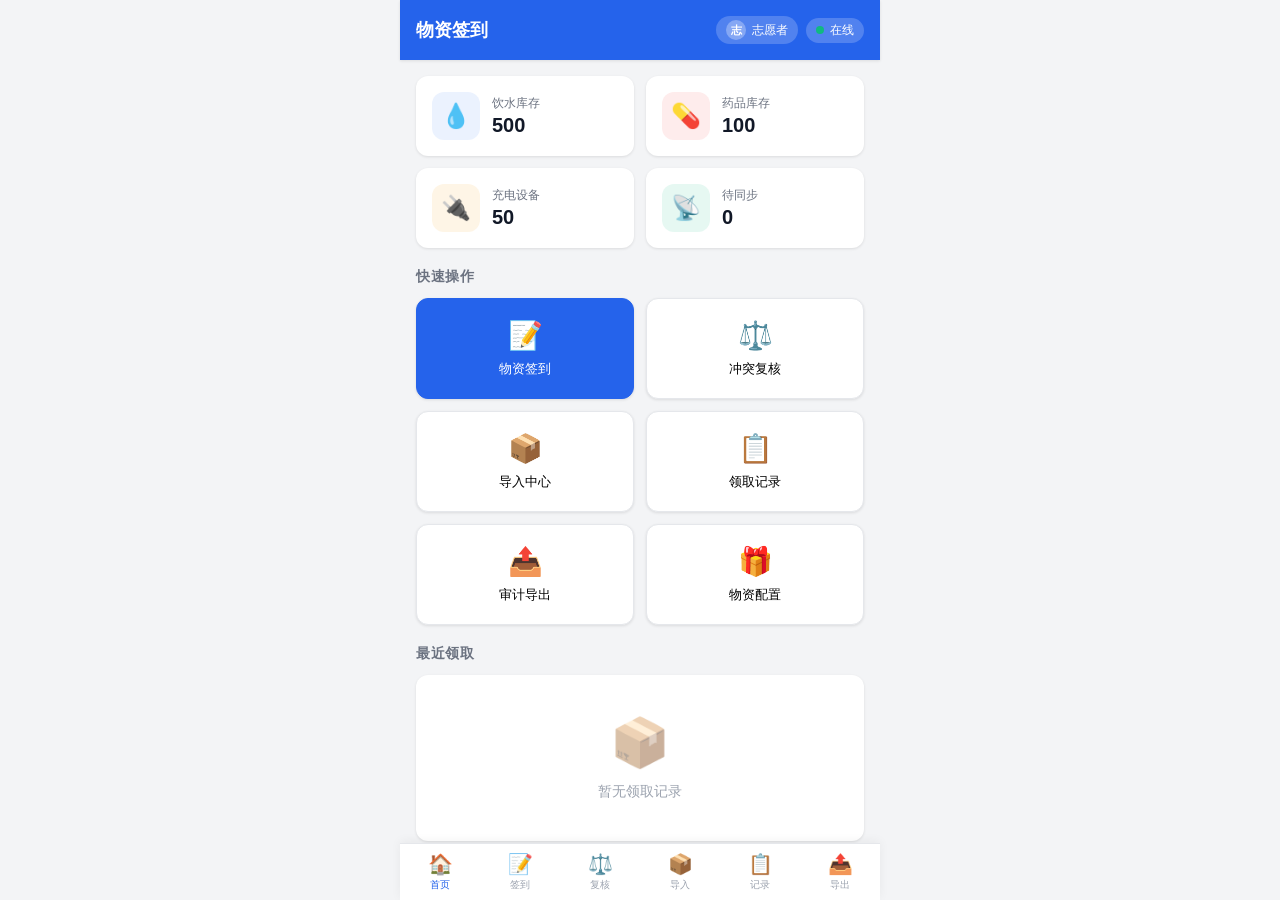
==== commit 174ce043: ".2750292657181219:02c5aa74e93806a419f026b439dbde75_6a335a6923c932c480f1f18a.6a33682a23c932c480f1f3f2" ====
--- a/index.html
+++ b/index.html
@@ -69,6 +69,17 @@
                     </div>
                 </div>
 
+                <div class="alert-section" id="batch-alert-section" style="display: none;">
+                    <div class="alert-card info">
+                        <div class="alert-icon">📦</div>
+                        <div class="alert-content">
+                            <div class="alert-title">有待处理批次</div>
+                            <div class="alert-desc" id="batch-alert-desc">0 个批次需要处理</div>
+                        </div>
+                        <button class="alert-btn" onclick="navigateTo('batches')">去查看</button>
+                    </div>
+                </div>
+
                 <div class="section-title">快速操作</div>
                 <div class="action-grid">
                     <button class="action-btn primary" onclick="navigateTo('distribute')">
@@ -79,6 +90,10 @@
                         <span class="action-icon">⚖️</span>
                         <span>冲突复核</span>
                     </button>
+                    <button class="action-btn" onclick="navigateTo('batches')">
+                        <span class="action-icon">📦</span>
+                        <span>导入中心</span>
+                    </button>
                     <button class="action-btn" onclick="navigateTo('history')">
                         <span class="action-icon">📋</span>
                         <span>领取记录</span>
@@ -88,7 +103,7 @@
                         <span>审计导出</span>
                     </button>
                     <button class="action-btn" onclick="navigateTo('supplies')">
-                        <span class="action-icon">📦</span>
+                        <span class="action-icon">🎁</span>
                         <span>物资配置</span>
                     </button>
                 </div>
@@ -234,6 +249,11 @@
                         <option value="all">全部物资</option>
                     </select>
                 </div>
+                <div class="filter-bar">
+                    <select class="filter-select" id="filter-batch" onchange="filterHistory()">
+                        <option value="all">全部批次</option>
+                    </select>
+                </div>
                 <div class="history-list" id="history-list"></div>
             </section>
 
@@ -308,6 +328,55 @@
                         <button class="btn-primary-small" onclick="openSupplyModal()">+ 新增物资</button>
                     </div>
                     <div class="supply-config-list" id="supply-config-list"></div>
+                </div>
+            </section>
+
+            <section id="view-batches" class="view">
+                <div class="batch-stats">
+                    <div class="batch-stat">
+                        <div class="batch-stat-value" id="batch-total">0</div>
+                        <div class="batch-stat-label">总批次</div>
+                    </div>
+                    <div class="batch-stat">
+                        <div class="batch-stat-value" id="batch-completed">0</div>
+                        <div class="batch-stat-label">已完成</div>
+                    </div>
+                    <div class="batch-stat">
+                        <div class="batch-stat-value" id="batch-partial">0</div>
+                        <div class="batch-stat-label">部分成功</div>
+                    </div>
+                    <div class="batch-stat">
+                        <div class="batch-stat-value" id="batch-revoked">0</div>
+                        <div class="batch-stat-label">已撤销</div>
+                    </div>
+                </div>
+
+                <div class="filter-bar">
+                    <select class="filter-select" id="batch-filter-status" onchange="onBatchFilterChange()">
+                        <option value="all">全部状态</option>
+                        <option value="processing">处理中</option>
+                        <option value="completed">已完成</option>
+                        <option value="partial">部分成功</option>
+                        <option value="revoked">已撤销</option>
+                    </select>
+                    <select class="filter-select" id="batch-filter-source" onchange="onBatchFilterChange()">
+                        <option value="all">全部来源</option>
+                        <option value="csv_import">CSV导入</option>
+                        <option value="json_import">JSON导入</option>
+                    </select>
+                </div>
+
+                <div class="filter-bar">
+                    <input type="date" class="filter-select" id="batch-filter-start" placeholder="开始日期" onchange="onBatchFilterChange()">
+                    <span style="align-self: center; color: var(--text-secondary);">至</span>
+                    <input type="date" class="filter-select" id="batch-filter-end" placeholder="结束日期" onchange="onBatchFilterChange()">
+                </div>
+
+                <div class="batch-list" id="batch-list">
+                    <div class="empty-state">
+                        <div class="empty-icon">📦</div>
+                        <div class="empty-text">暂无导入批次</div>
+                    </div>
                 </div>
             </section>
         </main>
@@ -326,6 +395,10 @@
                 <span class="nav-label">复核</span>
                 <span class="nav-badge" id="conflict-badge" style="display: none;">0</span>
             </button>
+            <button class="nav-item" data-view="batches" onclick="navigateTo('batches')">
+                <span class="nav-icon">📦</span>
+                <span class="nav-label">导入</span>
+            </button>
             <button class="nav-item" data-view="history" onclick="navigateTo('history')">
                 <span class="nav-icon">📋</span>
                 <span class="nav-label">记录</span>
@@ -333,10 +406,6 @@
             <button class="nav-item" data-view="export" onclick="navigateTo('export')">
                 <span class="nav-icon">📤</span>
                 <span class="nav-label">导出</span>
-            </button>
-            <button class="nav-item" data-view="supplies" onclick="navigateTo('supplies')">
-                <span class="nav-icon">📦</span>
-                <span class="nav-label">物资</span>
             </button>
         </nav>
     </div>
@@ -478,6 +547,20 @@
         </div>
     </div>
 
+    <div class="modal" id="batch-detail-modal" style="display: none;">
+        <div class="modal-overlay" onclick="closeBatchDetailModal()"></div>
+        <div class="modal-content" style="max-width: 520px;">
+            <div class="modal-header">
+                <h3>批次详情</h3>
+                <button class="modal-close" onclick="closeBatchDetailModal()">✕</button>
+            </div>
+            <div class="modal-body" id="batch-detail-body"></div>
+            <div class="modal-footer" id="batch-detail-footer">
+                <button class="modal-btn reject" onclick="closeBatchDetailModal()">关闭</button>
+            </div>
+        </div>
+    </div>
+
     <div class="toast" id="toast" style="display: none;"></div>
 
     <script src="js/db.js"></script>
--- a/css/style.css
+++ b/css/style.css
@@ -1574,3 +1574,345 @@
         grid-template-columns: 1fr 1fr;
     }
 }
+
+.batch-stats {
+    display: grid;
+    grid-template-columns: repeat(4, 1fr);
+    gap: 8px;
+    margin-bottom: 16px;
+}
+
+.batch-stat {
+    background: var(--surface);
+    border-radius: 10px;
+    padding: 12px 8px;
+    text-align: center;
+    border: 1px solid var(--border);
+}
+
+.batch-stat div:first-child {
+    font-size: 22px;
+    font-weight: 700;
+    color: var(--text-primary);
+    margin-bottom: 2px;
+}
+
+.batch-stat div:last-child {
+    font-size: 10px;
+    color: var(--text-secondary);
+}
+
+.batch-filter-bar {
+    display: flex;
+    gap: 8px;
+    margin-bottom: 16px;
+    flex-wrap: wrap;
+}
+
+.batch-filter-bar select {
+    flex: 1;
+    min-width: 100px;
+}
+
+.batch-list {
+    display: flex;
+    flex-direction: column;
+    gap: 12px;
+}
+
+.batch-card {
+    background: var(--surface);
+    border-radius: 12px;
+    padding: 16px;
+    border: 1px solid var(--border);
+    transition: all 0.2s;
+}
+
+.batch-card:active {
+    transform: scale(0.98);
+}
+
+.batch-card-header {
+    display: flex;
+    justify-content: space-between;
+    align-items: flex-start;
+    margin-bottom: 12px;
+}
+
+.batch-card-title {
+    flex: 1;
+    min-width: 0;
+}
+
+.batch-file-name {
+    font-weight: 600;
+    color: var(--text-primary);
+    font-size: 14px;
+    margin-bottom: 4px;
+    white-space: nowrap;
+    overflow: hidden;
+    text-overflow: ellipsis;
+}
+
+.batch-meta {
+    font-size: 11px;
+    color: var(--text-secondary);
+}
+
+.batch-status {
+    margin-left: 12px;
+    flex-shrink: 0;
+}
+
+.batch-status .status-badge {
+    font-size: 11px;
+    padding: 4px 10px;
+}
+
+.batch-stats-row {
+    display: grid;
+    grid-template-columns: repeat(3, 1fr);
+    gap: 8px;
+    margin-bottom: 12px;
+}
+
+.batch-stat-item {
+    background: var(--bg);
+    border-radius: 8px;
+    padding: 8px;
+    text-align: center;
+}
+
+.batch-stat-item .num {
+    font-size: 18px;
+    font-weight: 700;
+    color: var(--text-primary);
+    margin-bottom: 2px;
+}
+
+.batch-stat-item .num.success { color: var(--success); }
+.batch-stat-item .num.warning { color: var(--warning); }
+.batch-stat-item .num.danger { color: var(--danger); }
+
+.batch-stat-item .label {
+    font-size: 10px;
+    color: var(--text-secondary);
+}
+
+.batch-card-footer {
+    display: flex;
+    justify-content: space-between;
+    align-items: center;
+    padding-top: 12px;
+    border-top: 1px solid var(--border);
+}
+
+.batch-source {
+    font-size: 11px;
+    color: var(--text-secondary);
+    display: flex;
+    align-items: center;
+    gap: 4px;
+}
+
+.batch-actions {
+    display: flex;
+    gap: 8px;
+}
+
+.batch-detail-info {
+    background: var(--bg);
+    border-radius: 8px;
+    padding: 12px;
+    margin-bottom: 16px;
+}
+
+.batch-detail-row {
+    display: flex;
+    justify-content: space-between;
+    padding: 6px 0;
+    border-bottom: 1px solid rgba(0, 0, 0, 0.05);
+}
+
+.batch-detail-row:last-child {
+    border-bottom: none;
+}
+
+.batch-detail-label {
+    color: var(--text-secondary);
+    font-size: 12px;
+}
+
+.batch-detail-value {
+    font-weight: 500;
+    font-size: 12px;
+    color: var(--text-primary);
+}
+
+.batch-expand-btn {
+    background: var(--bg);
+    border: 1px solid var(--border);
+    border-radius: 6px;
+    padding: 10px 12px;
+    width: 100%;
+    text-align: left;
+    cursor: pointer;
+    font-size: 13px;
+    display: flex;
+    justify-content: space-between;
+    align-items: center;
+    margin-bottom: 12px;
+    transition: all 0.2s;
+}
+
+.batch-btn-arrow {
+    transition: transform 0.2s;
+}
+
+.batch-btn-arrow.expanded {
+    transform: rotate(180deg);
+}
+
+.batch-list-section {
+    background: var(--surface);
+    border: 1px solid var(--border);
+    border-radius: 8px;
+    margin-bottom: 12px;
+    overflow: hidden;
+}
+
+.batch-list-section.collapsed {
+    display: none;
+}
+
+.failed-record-item {
+    padding: 12px;
+    border-bottom: 1px solid var(--border);
+}
+
+.failed-record-item:last-child {
+    border-bottom: none;
+}
+
+.failed-record-header {
+    display: flex;
+    justify-content: space-between;
+    margin-bottom: 6px;
+}
+
+.failed-record-index {
+    font-weight: 600;
+    font-size: 12px;
+    color: var(--text-primary);
+}
+
+.failed-record-type {
+    font-size: 10px;
+    padding: 2px 8px;
+    border-radius: 4px;
+    background: rgba(239, 68, 68, 0.1);
+    color: var(--danger);
+}
+
+.failed-record-message {
+    font-size: 12px;
+    color: var(--text-secondary);
+    margin-bottom: 8px;
+}
+
+.failed-record-data {
+    background: var(--bg);
+    border-radius: 6px;
+    padding: 8px;
+    font-size: 11px;
+    color: var(--text-muted);
+    font-family: monospace;
+    overflow-x: auto;
+}
+
+.batch-record-item {
+    padding: 12px;
+    border-bottom: 1px solid var(--border);
+    display: flex;
+    justify-content: space-between;
+    align-items: center;
+}
+
+.batch-record-item:last-child {
+    border-bottom: none;
+}
+
+.batch-record-info {
+    flex: 1;
+    min-width: 0;
+}
+
+.batch-record-name {
+    font-weight: 500;
+    font-size: 13px;
+    color: var(--text-primary);
+    margin-bottom: 2px;
+}
+
+.batch-record-supply {
+    font-size: 11px;
+    color: var(--text-secondary);
+}
+
+.batch-record-status {
+    margin-left: 12px;
+    flex-shrink: 0;
+}
+
+.status-badge.processing {
+    background: rgba(59, 130, 246, 0.1);
+    color: var(--primary);
+}
+
+.status-badge.completed {
+    background: rgba(16, 185, 129, 0.1);
+    color: var(--success);
+}
+
+.status-badge.partial {
+    background: rgba(245, 158, 11, 0.1);
+    color: var(--warning);
+}
+
+.status-badge.revoked {
+    background: rgba(107, 114, 128, 0.1);
+    color: var(--text-muted);
+}
+
+.modal-batch-actions {
+    display: grid;
+    grid-template-columns: 1fr 1fr;
+    gap: 8px;
+    margin-top: 8px;
+}
+
+.modal-batch-actions .modal-btn {
+    padding: 10px;
+    font-size: 13px;
+}
+
+.modal-batch-actions .modal-btn.retry {
+    background: rgba(245, 158, 11, 0.1);
+    color: var(--warning);
+}
+
+.modal-batch-actions .modal-btn.revoke {
+    background: rgba(107, 114, 128, 0.1);
+    color: var(--text-muted);
+}
+
+.alert-card.info {
+    border-left: 4px solid var(--info);
+}
+
+@media (max-width: 360px) {
+    .batch-stats {
+        grid-template-columns: repeat(2, 1fr);
+    }
+}
+
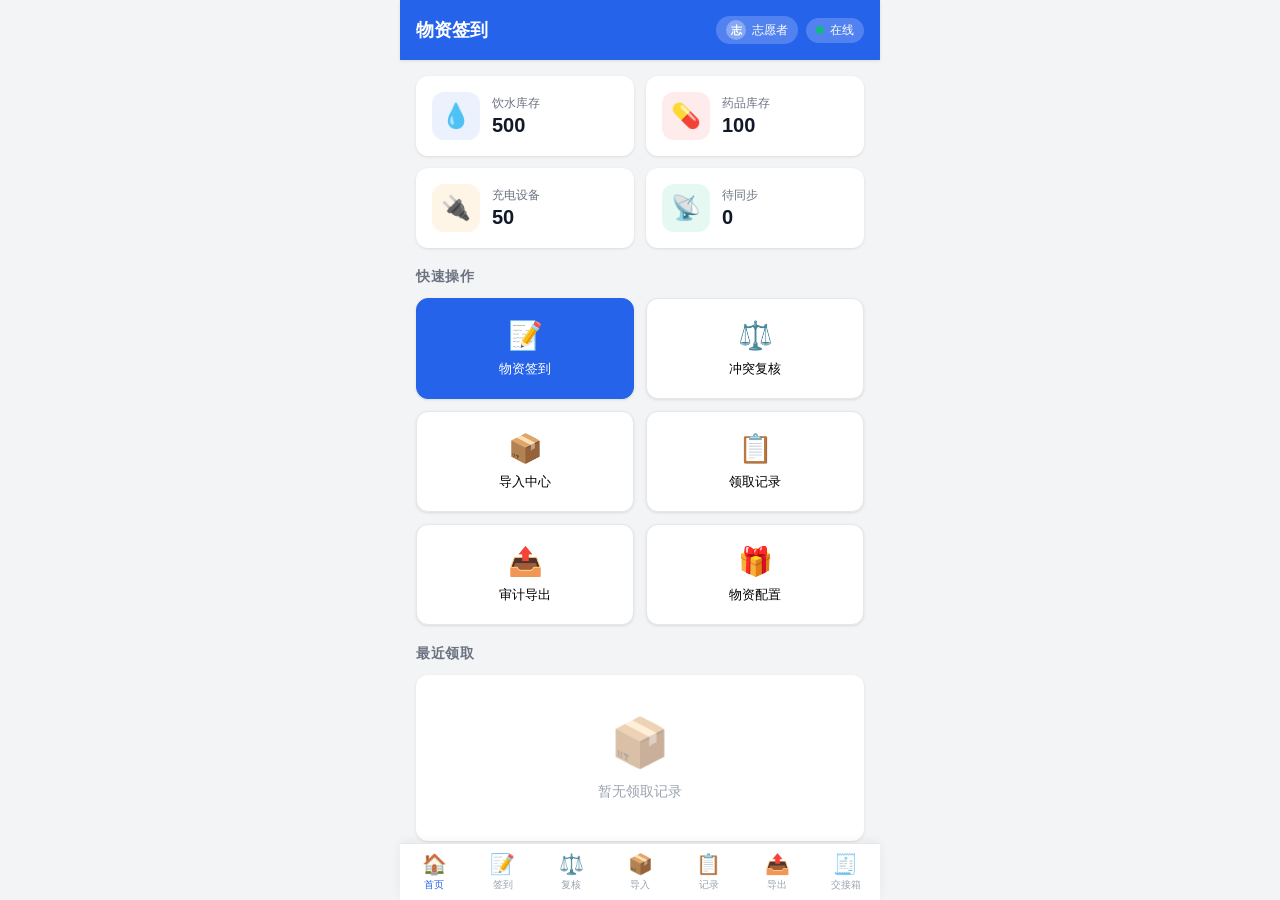
==== commit 3b0ee233: ".2750292657181219:7d17efba372e6bfdf214a37a49165fcd_6a33b1aa23c932c480f20426.6a33b1d123c932c480f20428" ====
--- a/index.html
+++ b/index.html
@@ -76,7 +76,7 @@
                             <div class="alert-title">有待处理批次</div>
                             <div class="alert-desc" id="batch-alert-desc">0 个批次需要处理</div>
                         </div>
-                        <button class="alert-btn" onclick="navigateTo('batches')">去查看</button>
+                        <button class="alert-btn" id="batch-alert-btn" onclick="navigateTo('batches')">去查看</button>
                     </div>
                 </div>
 
@@ -329,6 +329,30 @@
                     </div>
                     <div class="supply-config-list" id="supply-config-list"></div>
                 </div>
+            </section>
+
+            <section id="view-handoff" class="view">
+                <div class="page-header">
+                    <h2>🧾 批次交接箱</h2>
+                    <div class="header-actions">
+                        <button class="btn btn-secondary btn-sm" onclick="openHandoffConfigModal()">⚙️ 配置</button>
+                        <button class="btn btn-secondary btn-sm" onclick="refreshHandoffView()">🔄 刷新</button>
+                    </div>
+                </div>
+                <div id="handoff-stats" class="batch-stats" style="margin-bottom: 12px;"></div>
+                <div class="filter-bar" style="margin-bottom: 12px;">
+                    <input type="text" id="handoff-search" placeholder="🔍 搜索批次/交接票ID..." oninput="filterHandoff()">
+                    <select id="handoff-status-filter" onchange="filterHandoff()">
+                        <option value="">全部状态</option>
+                        <option value="OPEN">待领取</option>
+                        <option value="IN_PROGRESS">处理中</option>
+                        <option value="CONFLICT">有冲突</option>
+                        <option value="COMPLETED">已完成</option>
+                        <option value="CANCELLED">已取消</option>
+                        <option value="EXPIRED">已过期</option>
+                    </select>
+                </div>
+                <div id="handoff-list" class="batch-list"></div>
             </section>
 
             <section id="view-batches" class="view">
@@ -407,6 +431,11 @@
                 <span class="nav-icon">📤</span>
                 <span class="nav-label">导出</span>
             </button>
+            <button class="nav-item" data-view="handoff" onclick="navigateTo('handoff')">
+                <span class="nav-icon">🧾</span>
+                <span class="nav-label">交接箱</span>
+                <span class="nav-badge" id="handoff-badge" style="display: none;">0</span>
+            </button>
         </nav>
     </div>
 
--- a/css/style.css
+++ b/css/style.css
@@ -1707,6 +1707,29 @@
     border-top: 1px solid var(--border);
 }
 
+.batch-last-op {
+    display: flex;
+    align-items: center;
+    gap: 6px;
+    padding: 8px 12px;
+    background: rgba(59, 130, 246, 0.08);
+    border-radius: 8px;
+    font-size: 12px;
+    color: var(--info);
+    border: 1px solid rgba(59, 130, 246, 0.2);
+}
+
+.last-op-icon {
+    font-size: 14px;
+}
+
+.last-op-text {
+    flex: 1;
+    overflow: hidden;
+    text-overflow: ellipsis;
+    white-space: nowrap;
+}
+
 .batch-source {
     font-size: 11px;
     color: var(--text-secondary);
@@ -1916,3 +1939,229 @@
     }
 }
 
+.badge {
+    display: inline-block;
+    padding: 2px 8px;
+    border-radius: 10px;
+    font-size: 11px;
+    font-weight: 500;
+}
+
+.badge-warning {
+    background: rgba(245, 158, 11, 0.12);
+    color: #d97706;
+}
+
+.badge-info {
+    background: rgba(59, 130, 246, 0.12);
+    color: #2563eb;
+}
+
+.badge-danger {
+    background: rgba(239, 68, 68, 0.12);
+    color: #dc2626;
+}
+
+.badge-success {
+    background: rgba(16, 185, 129, 0.12);
+    color: #059669;
+}
+
+.badge-muted {
+    background: rgba(107, 114, 128, 0.12);
+    color: #6b7280;
+}
+
+.handoff-toolbar {
+    display: flex;
+    gap: 8px;
+    margin-bottom: 16px;
+    flex-wrap: wrap;
+    align-items: center;
+}
+
+.handoff-toolbar .form-input {
+    flex: 1;
+    min-width: 140px;
+}
+
+.handoff-toolbar select {
+    min-width: 100px;
+}
+
+.btn {
+    display: inline-flex;
+    align-items: center;
+    justify-content: center;
+    gap: 4px;
+    padding: 8px 14px;
+    border-radius: 8px;
+    border: none;
+    font-size: 13px;
+    font-weight: 500;
+    cursor: pointer;
+    transition: all 0.2s;
+    background: var(--surface);
+    color: var(--text-secondary);
+    border: 1px solid var(--border);
+}
+
+.btn:hover {
+    border-color: var(--primary);
+    color: var(--primary);
+}
+
+.btn-primary {
+    background: var(--primary);
+    color: white;
+    border-color: var(--primary);
+}
+
+.btn-primary:hover {
+    background: var(--primary-dark);
+    color: white;
+}
+
+.btn-success {
+    background: var(--success);
+    color: white;
+    border-color: var(--success);
+}
+
+.btn-danger {
+    background: var(--danger);
+    color: white;
+    border-color: var(--danger);
+}
+
+.btn-sm {
+    padding: 6px 10px;
+    font-size: 12px;
+}
+
+.handoff-list {
+    display: flex;
+    flex-direction: column;
+    gap: 12px;
+}
+
+.handoff-ticket {
+    background: var(--surface);
+    border-radius: 12px;
+    padding: 14px;
+    border: 1px solid var(--border);
+    box-shadow: var(--shadow);
+}
+
+.handoff-ticket-header {
+    display: flex;
+    justify-content: space-between;
+    align-items: flex-start;
+    margin-bottom: 10px;
+}
+
+.handoff-ticket-id {
+    font-family: monospace;
+    font-size: 11px;
+    color: var(--text-muted);
+}
+
+.handoff-ticket-status {
+    margin-left: 8px;
+}
+
+.handoff-ticket-main {
+    font-size: 14px;
+    font-weight: 600;
+    color: var(--text-primary);
+    margin-bottom: 4px;
+}
+
+.handoff-ticket-meta {
+    font-size: 11px;
+    color: var(--text-secondary);
+    line-height: 1.6;
+}
+
+.handoff-ticket-actions {
+    display: flex;
+    gap: 8px;
+    margin-top: 10px;
+    padding-top: 10px;
+    border-top: 1px solid var(--border);
+    flex-wrap: wrap;
+}
+
+.handoff-ticket-empty {
+    text-align: center;
+    padding: 40px 20px;
+    color: var(--text-muted);
+    font-size: 13px;
+}
+
+.form-row {
+    display: flex;
+    align-items: center;
+    gap: 12px;
+    margin-bottom: 12px;
+}
+
+.form-row label {
+    min-width: 110px;
+    font-size: 13px;
+    color: var(--text-secondary);
+}
+
+.form-row .form-input,
+.form-row select {
+    flex: 1;
+}
+
+.form-help {
+    font-size: 11px;
+    color: var(--text-muted);
+    margin: -8px 0 12px;
+}
+
+.close-btn {
+    background: none;
+    border: none;
+    font-size: 20px;
+    color: var(--text-secondary);
+    cursor: pointer;
+    padding: 4px;
+}
+
+.activity-log {
+    background: var(--bg);
+    border-radius: 8px;
+    padding: 10px;
+    max-height: 200px;
+    overflow-y: auto;
+}
+
+.activity-item {
+    padding: 8px 0;
+    border-bottom: 1px solid rgba(0,0,0,0.05);
+    font-size: 12px;
+}
+
+.activity-item:last-child { border-bottom: none; }
+
+.activity-time {
+    color: var(--text-muted);
+    font-size: 11px;
+    margin-right: 6px;
+}
+
+.activity-user {
+    font-weight: 500;
+    color: var(--text-primary);
+    margin-right: 6px;
+}
+
+.activity-action {
+    color: var(--text-secondary);
+}
+
+
